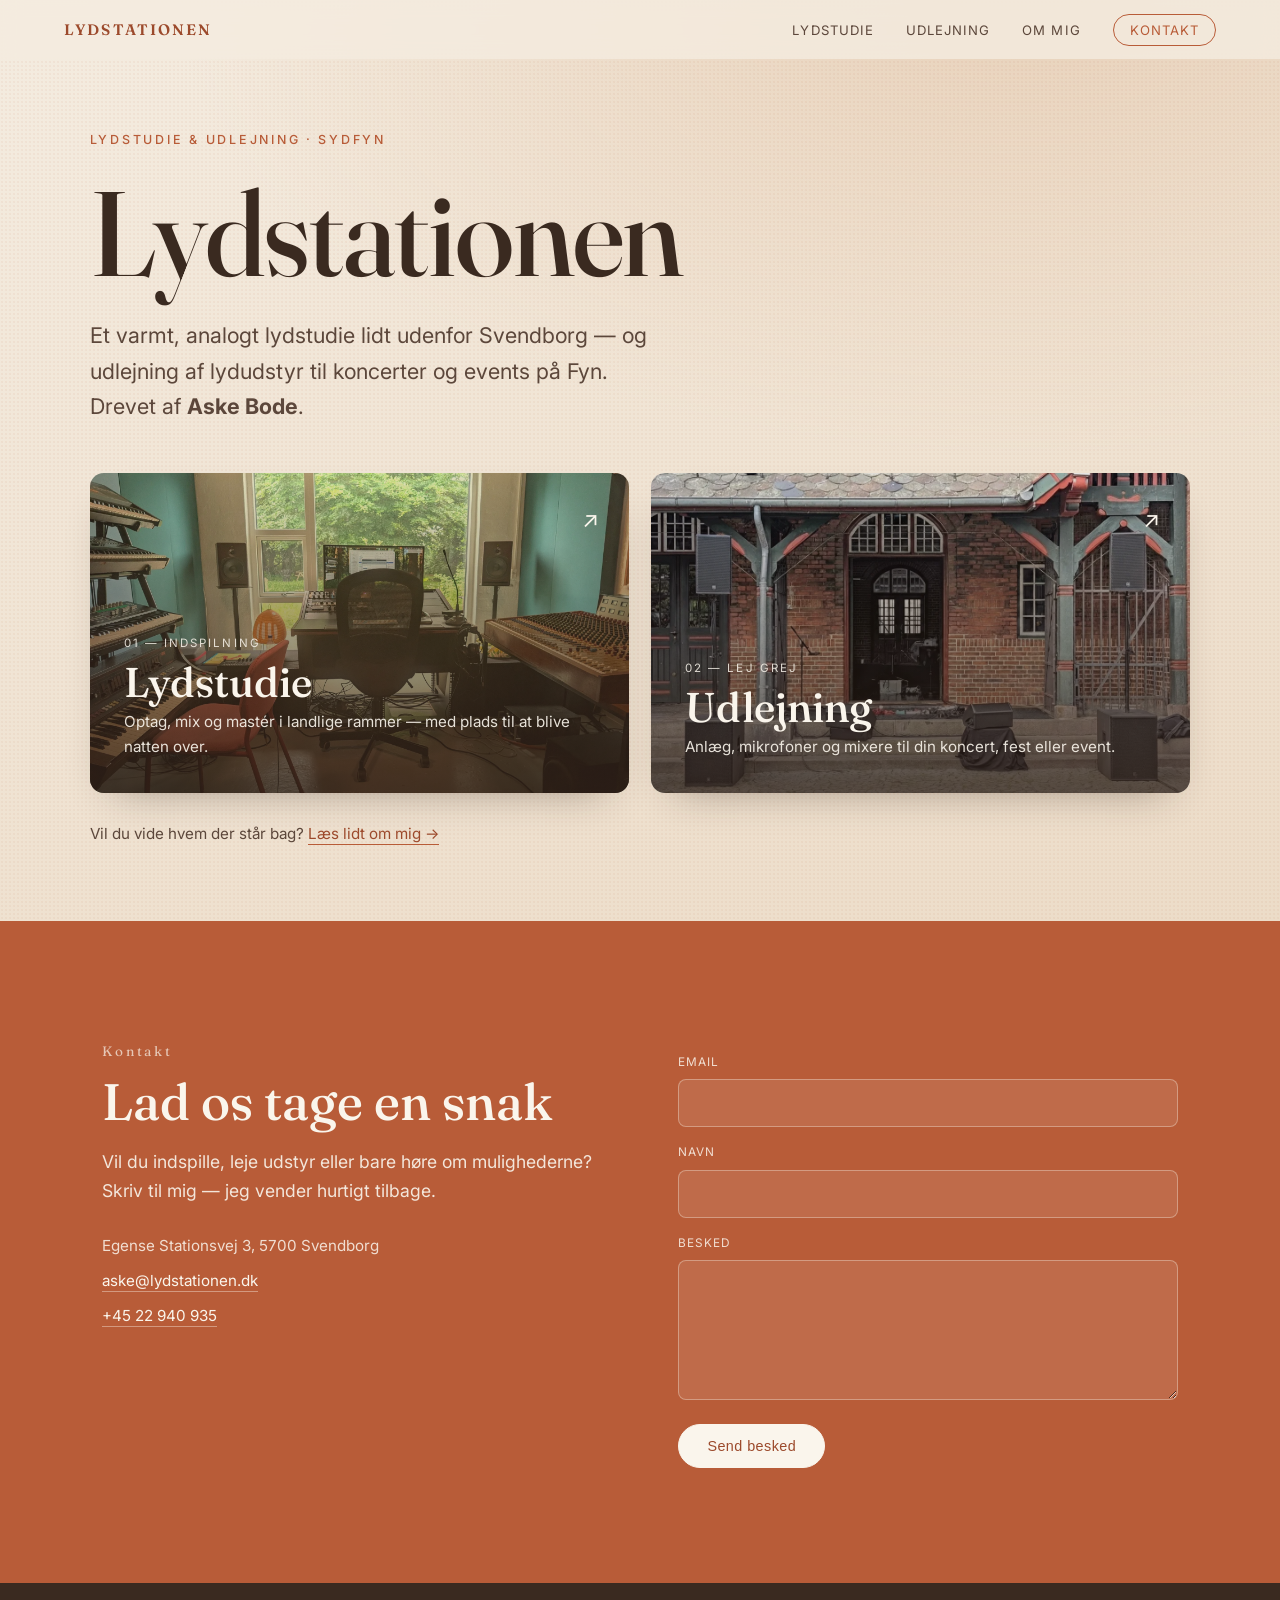
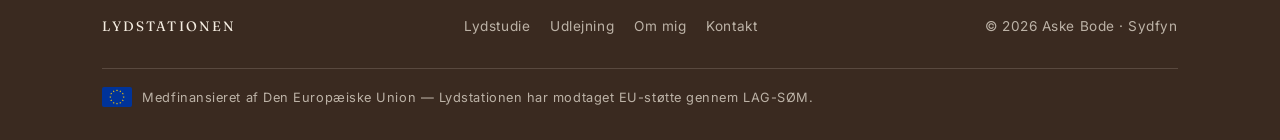
==== index.html @ 279d5951 "Udlejning: tilføj komprimerede billeder af anlæg i brug og opstillet PA" ====
<!DOCTYPE html>
<html lang="da">

<head>
    <meta charset="UTF-8">
    <title>Lydstationen — Lydstudie & Udlejning på Sydfyn</title>
    <meta name="viewport" content="width=device-width, initial-scale=1">
    <meta name="description"
        content="Lydstationen er et varmt, analogt lydstudie på Sydfyn ved Svendborg — indspilning, mix og mastering med mulighed for overnatning, samt udlejning af anlæg, mikrofoner og mixere.">
    <link rel="preconnect" href="https://fonts.googleapis.com">
    <link rel="preconnect" href="https://fonts.gstatic.com" crossorigin>
    <link
        href="https://fonts.googleapis.com/css2?family=Fraunces:ital,opsz,wght@0,9..144,400;0,9..144,500;0,9..144,600;1,9..144,400&family=Inter:wght@300;400;500;600&display=swap"
        rel="stylesheet">
    <link rel="stylesheet" type="text/css" href="style.css">
    <link rel="icon" href="favicon.svg" type="image/svg+xml">
    <link rel="canonical" href="https://lydstationen.dk/">
    <meta property="og:type" content="website">
    <meta property="og:site_name" content="Lydstationen">
    <meta property="og:locale" content="da_DK">
    <meta property="og:title" content="Lydstationen — Lydstudie & Udlejning på Sydfyn">
    <meta property="og:description"
        content="Varmt, analogt lydstudie på Sydfyn ved Svendborg — indspilning, mix og mastering, samt udlejning af anlæg, mikrofoner og mixere.">
    <meta property="og:url" content="https://lydstationen.dk/">
    <meta property="og:image" content="https://lydstationen.dk/images/og-image.jpg">
    <meta property="og:image:width" content="1200">
    <meta property="og:image:height" content="630">
    <meta name="twitter:card" content="summary_large_image">
    <meta name="twitter:title" content="Lydstationen — Lydstudie & Udlejning på Sydfyn">
    <meta name="twitter:description"
        content="Varmt, analogt lydstudie på Sydfyn ved Svendborg — indspilning, mix, mastering og udlejning af lydudstyr.">
    <meta name="twitter:image" content="https://lydstationen.dk/images/og-image.jpg">
    <script type="application/ld+json">
    {
      "@context": "https://schema.org",
      "@type": "LocalBusiness",
      "@id": "https://lydstationen.dk/#business",
      "name": "Lydstationen",
      "description": "Lydstudie og udlejning af lydudstyr på Sydfyn ved Svendborg. Indspilning, mix og mastering — samt udlejning af PA-anlæg, mikrofoner og mixere.",
      "url": "https://lydstationen.dk",
      "email": "aske@lydstationen.dk",
      "telephone": "+4522940935",
      "founder": { "@type": "Person", "name": "Aske Bode" },
      "address": {
        "@type": "PostalAddress",
        "streetAddress": "Egense Stationsvej 3",
        "postalCode": "5700",
        "addressLocality": "Svendborg",
        "addressCountry": "DK"
      },
      "areaServed": ["Svendborg", "Sydfyn", "Fyn"],
      "image": "https://lydstationen.dk/images/og-image.jpg"
    }
    </script>
    <script src="analytics.js"></script>
</head>

<body>
    <nav id="nav">
        <a href="index.html" class="brand">LYDSTATIONEN</a>
        <button class="nav-toggle" id="navToggle" aria-label="Menu" aria-expanded="false">
            <span></span><span></span><span></span>
        </button>
        <ul id="navMenu">
            <li><a href="studie.html">Lydstudie</a></li>
            <li><a href="udlejning.html">Udlejning</a></li>
            <li><a href="om.html">Om mig</a></li>
            <li><a href="#kontakt" class="nav-cta">Kontakt</a></li>
        </ul>
    </nav>

    <!-- ===================== PORTAL ===================== -->
    <header class="portal">
        <div class="portal-head">
            <p class="eyebrow">Lydstudie & udlejning · Sydfyn</p>
            <h1>Lydstationen</h1>
            <p class="lead">Et varmt, analogt lydstudie lidt udenfor Svendborg — og udlejning af lydudstyr til koncerter
                og events på Fyn. Drevet af <strong>Aske Bode</strong>.</p>
        </div>

        <div class="portal-doors">
            <a href="studie.html" class="door">
                <img src="images/kontrolrum.webp" alt="Lydstationens kontrolrum">
                <span class="door-arrow">↗</span>
                <span class="door-label">
                    <span>01 — Indspilning</span>
                    <h2>Lydstudie</h2>
                    <p>Optag, mix og mastér i landlige rammer — med plads til at blive natten over.</p>
                </span>
            </a>
            <a href="udlejning.html" class="door">
                <img src="images/udlejning-anlaeg.webp" alt="Opstillet PA-anlæg til udlejning">
                <span class="door-arrow">↗</span>
                <span class="door-label">
                    <span>02 — Lej grej</span>
                    <h2>Udlejning</h2>
                    <p>Anlæg, mikrofoner og mixere til din koncert, fest eller event.</p>
                </span>
            </a>
        </div>

        <p class="portal-extra">Vil du vide hvem der står bag? <a href="om.html">Læs lidt om mig →</a></p>
    </header>

    <!-- ===================== KONTAKT ===================== -->
    <section id="kontakt" class="section section--kontakt">
        <div class="kontakt-grid">
            <div class="kontakt-intro">
                <span class="section-num">Kontakt</span>
                <h2>Lad os tage en snak</h2>
                <p>Vil du indspille, leje udstyr eller bare høre om mulighederne? Skriv til mig — jeg vender hurtigt
                    tilbage.</p>
                <ul class="kontakt-details">
                    <li>Egense Stationsvej 3, 5700 Svendborg</li>
                    <li><a href="mailto:aske@lydstationen.dk">aske@lydstationen.dk</a></li>
                    <li><a href="tel:+4522940935">+45 22 940 935</a></li>
                </ul>
            </div>
            <form action="https://formspree.io/f/mbjewpjy" method="POST">
                <label for="email">Email</label>
                <input type="email" id="email" name="email" required>
                <label for="name">Navn</label>
                <input type="text" id="name" name="name" required>
                <label for="message">Besked</label>
                <textarea id="message" name="message" required></textarea>
                <button type="submit" class="btn">Send besked</button>
            </form>
        </div>
    </section>

    <footer class="footer">
        <span class="footer-brand">LYDSTATIONEN</span>
        <div class="footer-nav">
            <a href="studie.html">Lydstudie</a>
            <a href="udlejning.html">Udlejning</a>
            <a href="om.html">Om mig</a>
            <a href="#kontakt">Kontakt</a>
        </div>
        <span>© <span id="year"></span> Aske Bode · Sydfyn</span>
        <span class="footer-eu">
            <img src="images/eu-flag.svg" alt="EU-flag">
            Medfinansieret af Den Europæiske Union — Lydstationen har modtaget EU-støtte gennem LAG-SØM.
        </span>
    </footer>

    <script src="script.js"></script>
</body>

</html>
---- style.css ----
/* ============================================================
   Lydstationen — varm & analog (multi-page)
   ============================================================ */

:root {
    --cream: #f4ece0;
    --cream-2: #efe4d4;
    --paper: #faf5ec;
    --terracotta: #b85c38;
    --terracotta-dark: #9c4a2c;
    --clay: #c8674a;
    --mustard: #d99a4e;
    --brown: #3a2a20;
    --brown-soft: #5c473b;
    --ink: #2c1e16;
    --line: rgba(58, 42, 32, 0.14);
    --shadow: 0 18px 40px -24px rgba(44, 30, 22, 0.45);
}

* {
    box-sizing: border-box;
}

html {
    scroll-behavior: smooth;
    scroll-padding-top: 80px;
}

body {
    margin: 0;
    font-family: 'Inter', system-ui, sans-serif;
    color: var(--ink);
    background-color: var(--cream);
    line-height: 1.65;
    -webkit-font-smoothing: antialiased;
}

h1,
h2,
h3 {
    font-family: 'Fraunces', Georgia, serif;
    font-weight: 500;
    line-height: 1.08;
    margin: 0;
}

a {
    color: inherit;
    text-decoration: none;
}

img {
    display: block;
    max-width: 100%;
}

/* ---------------- Navigation ---------------- */
nav {
    position: fixed;
    top: 0;
    left: 0;
    width: 100%;
    display: flex;
    justify-content: space-between;
    align-items: center;
    padding: 16px clamp(20px, 5vw, 64px);
    background: rgba(244, 236, 224, 0.82);
    backdrop-filter: blur(10px);
    border-bottom: 1px solid transparent;
    z-index: 999;
    transition: border-color .3s ease, background .3s ease;
}

nav.scrolled {
    border-bottom-color: var(--line);
    background: rgba(250, 245, 236, 0.92);
}

.brand {
    font-family: 'Fraunces', serif;
    font-weight: 600;
    letter-spacing: 0.14em;
    font-size: 0.95rem;
    color: var(--terracotta-dark);
}

nav ul {
    display: flex;
    align-items: center;
    gap: clamp(14px, 2.5vw, 34px);
    list-style: none;
    margin: 0;
    padding: 0;
}

nav ul a {
    font-size: 0.82rem;
    letter-spacing: 0.08em;
    text-transform: uppercase;
    color: var(--brown-soft);
    transition: color .25s ease;
}

nav ul a:hover,
nav ul a.active {
    color: var(--terracotta);
}

nav ul a.active {
    border-bottom: 2px solid var(--terracotta);
    padding-bottom: 2px;
}

.nav-cta {
    border: 1px solid var(--terracotta);
    border-radius: 999px;
    padding: 7px 16px;
    color: var(--terracotta) !important;
}

.nav-cta:hover {
    background: var(--terracotta);
    color: var(--paper) !important;
}

.nav-cta.active {
    border-bottom: 1px solid var(--terracotta);
    padding-bottom: 7px;
}

.nav-toggle {
    display: none;
    flex-direction: column;
    gap: 5px;
    background: none;
    border: 0;
    cursor: pointer;
    padding: 6px;
}

.nav-toggle span {
    width: 26px;
    height: 2px;
    background: var(--brown);
    transition: .3s;
}

/* ---------------- Buttons ---------------- */
.btn {
    display: inline-block;
    padding: 13px 28px;
    border-radius: 999px;
    font-size: 0.9rem;
    font-weight: 500;
    letter-spacing: 0.03em;
    cursor: pointer;
    transition: transform .2s ease, background .25s ease, color .25s ease;
}

.btn:hover {
    transform: translateY(-2px);
}

.btn-solid {
    background: var(--terracotta);
    color: var(--paper);
    border: 1px solid var(--terracotta);
}

.btn-solid:hover {
    background: var(--terracotta-dark);
}

.btn-ghost {
    background: transparent;
    color: var(--brown);
    border: 1px solid var(--brown-soft);
}

.btn-ghost:hover {
    background: var(--brown);
    color: var(--paper);
    border-color: var(--brown);
}

.eyebrow {
    text-transform: uppercase;
    letter-spacing: 0.22em;
    font-size: 0.78rem;
    font-weight: 500;
    color: var(--terracotta);
    margin: 0 0 18px;
}

/* ============================================================
   FORSIDE — portal
   ============================================================ */
.portal {
    min-height: 100vh;
    display: flex;
    flex-direction: column;
    justify-content: center;
    padding: 130px clamp(24px, 7vw, 110px) 60px;
    position: relative;
    background:
        radial-gradient(120% 90% at 80% 0%, #e8d2bb 0%, transparent 55%),
        linear-gradient(160deg, var(--cream) 0%, #ecdcc8 100%);
    overflow: hidden;
}

.portal::after {
    content: "";
    position: absolute;
    inset: 0;
    background-image: radial-gradient(rgba(184, 92, 56, 0.06) 1px, transparent 1px);
    background-size: 4px 4px;
    pointer-events: none;
}

.portal-head {
    max-width: 720px;
    position: relative;
    z-index: 1;
    margin-bottom: 48px;
}

.portal-head h1 {
    font-size: clamp(3.2rem, 11vw, 7.5rem);
    letter-spacing: -0.01em;
    color: var(--brown);
    margin-bottom: 20px;
}

.portal-head .lead {
    font-size: clamp(1.05rem, 2.3vw, 1.35rem);
    max-width: 580px;
    color: var(--brown-soft);
    margin: 0;
}

.portal-doors {
    display: grid;
    grid-template-columns: 1fr 1fr;
    gap: 22px;
    position: relative;
    z-index: 1;
}

.door {
    position: relative;
    min-height: 320px;
    border-radius: 14px;
    overflow: hidden;
    display: flex;
    align-items: flex-end;
    padding: 34px;
    color: var(--paper);
    box-shadow: var(--shadow);
    isolation: isolate;
}

.door img {
    position: absolute;
    inset: 0;
    width: 100%;
    height: 100%;
    object-fit: cover;
    z-index: -2;
    transition: transform .6s ease;
}

.door::before {
    content: "";
    position: absolute;
    inset: 0;
    z-index: -1;
    background: linear-gradient(180deg, rgba(44, 30, 22, 0.1) 0%, rgba(44, 30, 22, 0.78) 100%);
}

.door:hover img {
    transform: scale(1.05);
}

.door-label {
    position: relative;
}

.door-label span {
    text-transform: uppercase;
    letter-spacing: 0.18em;
    font-size: 0.72rem;
    opacity: 0.85;
}

.door-label h2 {
    font-size: clamp(1.8rem, 4vw, 2.6rem);
    margin: 6px 0 4px;
}

.door-label p {
    margin: 0;
    font-size: 0.95rem;
    opacity: 0.9;
}

.door-arrow {
    position: absolute;
    top: 28px;
    right: 30px;
    font-size: 1.4rem;
    transition: transform .3s ease;
}

.door:hover .door-arrow {
    transform: translate(4px, -4px);
}

.portal-extra {
    position: relative;
    z-index: 1;
    margin-top: 28px;
    font-size: 0.95rem;
    color: var(--brown-soft);
}

.portal-extra a {
    color: var(--terracotta-dark);
    border-bottom: 1px solid var(--terracotta);
    padding-bottom: 1px;
}

/* ============================================================
   INDERSIDER — page hero
   ============================================================ */
.page-hero {
    padding: 150px clamp(24px, 8vw, 120px) 70px;
    background:
        radial-gradient(120% 120% at 85% 0%, #e8d2bb 0%, transparent 55%),
        linear-gradient(160deg, var(--cream) 0%, #ecdcc8 100%);
}

.page-hero-inner {
    max-width: 740px;
}

.page-hero h1 {
    font-size: clamp(2.6rem, 8vw, 5rem);
    color: var(--brown);
    margin-bottom: 20px;
}

.page-hero .lead {
    font-size: clamp(1.05rem, 2.2vw, 1.3rem);
    color: var(--brown-soft);
    margin: 0;
    max-width: 620px;
}

/* page-hero knapper */
.page-hero .hero-actions {
    display: flex;
    flex-wrap: wrap;
    gap: 14px;
    margin-top: 30px;
}

/* ============================================================
   Sektioner (generisk)
   ============================================================ */
.section {
    padding: clamp(56px, 9vw, 120px) clamp(24px, 8vw, 120px);
}

.section--paper {
    background: var(--paper);
}

.section--cream {
    background: var(--cream);
}

.section-head {
    max-width: 760px;
    margin-bottom: 48px;
}

.section-num {
    display: inline-block;
    font-family: 'Fraunces', serif;
    font-size: 0.85rem;
    letter-spacing: 0.2em;
    color: var(--terracotta);
    margin-bottom: 12px;
}

.section h2 {
    font-size: clamp(2rem, 5vw, 3.2rem);
    color: var(--brown);
    margin-bottom: 18px;
}

.section-intro {
    font-size: clamp(1rem, 2vw, 1.2rem);
    color: var(--brown-soft);
    max-width: 640px;
}

/* ---------------- Media rows ---------------- */
.media-row {
    display: grid;
    grid-template-columns: 1fr 1fr;
    gap: 18px;
    margin-bottom: 56px;
}

.media-row img {
    width: 100%;
    height: 100%;
    aspect-ratio: 4 / 3;
    object-fit: cover;
    border-radius: 8px;
    box-shadow: var(--shadow);
}

.media-single {
    margin-top: 18px;
    margin-bottom: 28px;
}

.media-single img {
    width: 100%;
    aspect-ratio: 16 / 7;
    object-fit: cover;
    border-radius: 8px;
    box-shadow: var(--shadow);
}

/* ---------------- Kort ---------------- */
.cards {
    display: grid;
    grid-template-columns: repeat(auto-fit, minmax(240px, 1fr));
    gap: 22px;
}

.card {
    background: var(--paper);
    border: 1px solid var(--line);
    border-radius: 10px;
    padding: 30px 28px;
    transition: transform .25s ease, box-shadow .25s ease;
}

.card:hover {
    transform: translateY(-4px);
    box-shadow: var(--shadow);
}

.card h3 {
    font-size: 1.5rem;
    color: var(--terracotta);
    margin-bottom: 12px;
}

.card p {
    margin: 0;
    color: var(--brown-soft);
}

/* ---------------- Gear blokke ---------------- */
.gear-title {
    font-size: 1.8rem;
    color: var(--brown);
    margin-bottom: 26px;
}

.gear-grid {
    column-width: 220px;
    column-gap: 32px;
}

.gear-col {
    break-inside: avoid;
    display: inline-block;
    width: 100%;
    margin-bottom: 32px;
}

.gear-col h4 {
    font-family: 'Inter', sans-serif;
    text-transform: uppercase;
    letter-spacing: 0.1em;
    font-size: 0.78rem;
    color: var(--terracotta);
    margin: 0 0 12px;
}

.gear-col ul {
    list-style: none;
    margin: 0;
    padding: 0;
}

.gear-col li {
    padding: 8px 0;
    border-bottom: 1px solid var(--line);
    color: var(--brown-soft);
}

/* ---------------- Kundeliste ---------------- */
.clients-help {
    font-size: 0.9rem;
    color: var(--brown-soft);
    margin: 0 0 14px;
}

.filters {
    display: flex;
    flex-wrap: wrap;
    gap: 10px;
    margin-bottom: 26px;
}

input[type="checkbox"] {
    display: none;
}

.filters label {
    cursor: pointer;
    padding: 7px 16px;
    border: 1px solid var(--line);
    border-radius: 999px;
    font-size: 0.78rem;
    letter-spacing: 0.06em;
    text-transform: uppercase;
    color: var(--brown-soft);
    transition: .2s;
    user-select: none;
}

input[type="checkbox"]:checked+label {
    background: var(--terracotta);
    border-color: var(--terracotta);
    color: var(--paper);
}

#client-list {
    list-style: none;
    margin: 0;
    padding: 0;
    display: flex;
    flex-wrap: wrap;
    gap: 8px;
}

#client-list li {
    font-size: 0.82rem;
    font-weight: 500;
    letter-spacing: 0.04em;
    padding: 7px 14px;
    border-radius: 6px;
    background: var(--cream-2);
    color: var(--brown);
    border: 1px solid var(--line);
}

/* ---------------- Kalender ---------------- */
#calendar {
    width: 100%;
    max-width: 820px;
    background: var(--paper);
    border-radius: 10px;
    padding: 20px;
    border: 1px solid var(--line);
}

:root {
    --fc-border-color: var(--line);
    --fc-daygrid-event-dot-width: 6px;
    --fc-today-bg-color: #f0e0cd;
}

.fc .fc-button-primary {
    background-color: var(--terracotta);
    border-color: var(--terracotta);
    text-transform: capitalize;
}

.fc .fc-button-primary:hover,
.fc .fc-button-primary:disabled {
    background-color: var(--terracotta-dark);
    border-color: var(--terracotta-dark);
}

.fc-toolbar-title {
    color: var(--brown);
    font-family: 'Fraunces', serif;
}

/* ---------------- Udlejning ---------------- */
.rental-grid {
    display: grid;
    grid-template-columns: repeat(auto-fit, minmax(250px, 1fr));
    gap: 22px;
}

.rental-card {
    background: var(--paper);
    border: 1px solid var(--line);
    border-radius: 12px;
    padding: 34px 30px;
    transition: transform .25s ease, box-shadow .25s ease;
}

.rental-card:hover {
    transform: translateY(-4px);
    box-shadow: var(--shadow);
}

.rental-icon {
    font-size: 2rem;
    display: block;
    margin-bottom: 16px;
}

.rental-card h3 {
    font-size: 1.6rem;
    color: var(--terracotta);
    margin-bottom: 18px;
}

.rental-card ul {
    list-style: none;
    margin: 0;
    padding: 0;
}

.rental-card li {
    padding: 9px 0;
    border-bottom: 1px solid var(--line);
    color: var(--brown-soft);
}

.rental-card li:last-child {
    border-bottom: none;
}

.rental-cta {
    margin-top: 48px;
    text-align: center;
}

.rental-cta p {
    font-size: 1.15rem;
    color: var(--brown-soft);
    margin-bottom: 22px;
}

/* ---------------- Om mig ---------------- */
.om-grid {
    display: grid;
    grid-template-columns: 1.1fr 0.9fr;
    gap: clamp(32px, 6vw, 80px);
    align-items: center;
}

.om-text p {
    color: var(--brown-soft);
    font-size: 1.05rem;
    margin: 0 0 18px;
}

.om-text strong {
    color: var(--terracotta-dark);
}

.om-media {
    display: grid;
    gap: 16px;
}

.om-media img {
    width: 100%;
    aspect-ratio: 5 / 4;
    object-fit: cover;
    border-radius: 10px;
    box-shadow: var(--shadow);
}

/* ============================================================
   KONTAKT (delt på alle sider)
   ============================================================ */
.section--kontakt {
    background: var(--terracotta);
    color: var(--paper);
}

.section--kontakt .section-num {
    color: rgba(250, 245, 236, 0.7);
}

.kontakt-grid {
    display: grid;
    grid-template-columns: 1fr 1fr;
    gap: clamp(36px, 6vw, 80px);
    align-items: start;
}

.section--kontakt h2 {
    color: var(--paper);
}

.kontakt-intro p {
    color: rgba(250, 245, 236, 0.9);
    font-size: 1.1rem;
}

.kontakt-meta {
    margin-top: 26px;
    font-size: 0.9rem !important;
    letter-spacing: 0.05em;
    color: rgba(250, 245, 236, 0.7) !important;
}

.section--kontakt form {
    display: flex;
    flex-direction: column;
}

.section--kontakt label {
    text-transform: uppercase;
    letter-spacing: 0.08em;
    font-size: 0.74rem;
    margin: 16px 0 7px;
    color: rgba(250, 245, 236, 0.85);
}

.section--kontakt input,
.section--kontakt textarea {
    background: rgba(250, 245, 236, 0.1);
    border: 1px solid rgba(250, 245, 236, 0.35);
    border-radius: 8px;
    padding: 13px 14px;
    color: var(--paper);
    font-family: inherit;
    font-size: 1rem;
}

.section--kontakt input:focus,
.section--kontakt textarea:focus {
    outline: none;
    border-color: var(--paper);
    background: rgba(250, 245, 236, 0.16);
}

.section--kontakt textarea {
    min-height: 140px;
    resize: vertical;
}

.section--kontakt button {
    margin-top: 24px;
    align-self: flex-start;
    background: var(--paper);
    color: var(--terracotta-dark);
    border: 1px solid var(--paper);
}

.section--kontakt button:hover {
    background: transparent;
    color: var(--paper);
}

/* ---------------- Footer ---------------- */
.footer {
    background: var(--brown);
    color: rgba(244, 236, 224, 0.7);
    display: flex;
    flex-wrap: wrap;
    gap: 12px;
    justify-content: space-between;
    align-items: center;
    padding: 32px clamp(24px, 8vw, 120px);
    font-size: 0.85rem;
    letter-spacing: 0.04em;
}

.footer-nav {
    display: flex;
    gap: 20px;
    flex-wrap: wrap;
}

.footer-nav a:hover {
    color: var(--cream);
}

.footer-brand {
    font-family: 'Fraunces', serif;
    letter-spacing: 0.16em;
    color: var(--cream);
}

/* ---------------- Udlejning note ---------------- */
.udlejning-note {
    margin-top: 48px;
    padding-top: 32px;
    border-top: 1px solid var(--line);
    color: var(--brown-soft);
    font-size: 0.95rem;
}

/* ---------------- Steps (udlejning) ---------------- */
.steps {
    display: grid;
    grid-template-columns: repeat(auto-fit, minmax(200px, 1fr));
    gap: 24px;
    margin-bottom: 28px;
}

.step {
    display: flex;
    gap: 16px;
    align-items: flex-start;
}

.step-num {
    font-family: 'Fraunces', serif;
    font-size: 2rem;
    color: var(--terracotta);
    line-height: 1;
    flex-shrink: 0;
}

.step p {
    margin: 6px 0 0;
    color: var(--brown-soft);
}

.steps-note {
    font-size: 0.88rem;
    color: var(--brown-soft);
    font-style: italic;
    margin: 0;
}

/* ---------------- Pakker (udlejning) ---------------- */
.pakker-grid {
    display: grid;
    grid-template-columns: repeat(auto-fit, minmax(280px, 1fr));
    gap: 22px;
    align-items: start;
}

.pakke-card {
    background: var(--paper);
    border: 1px solid var(--line);
    border-radius: 12px;
    overflow: hidden;
    display: flex;
    flex-direction: column;
    transition: transform .25s ease, box-shadow .25s ease;
}

.pakke-card:hover {
    transform: translateY(-4px);
    box-shadow: var(--shadow);
}

.pakke-card--featured {
    border-color: var(--terracotta);
    box-shadow: 0 0 0 2px var(--terracotta);
}

.pakke-head {
    background: var(--cream);
    padding: 28px 28px 22px;
    border-bottom: 1px solid var(--line);
}

.pakke-card--featured .pakke-head {
    background: var(--terracotta);
    color: var(--paper);
    border-bottom-color: transparent;
}

.pakke-label {
    text-transform: uppercase;
    letter-spacing: 0.12em;
    font-size: 0.74rem;
    color: var(--terracotta);
    display: block;
    margin-bottom: 8px;
}

.pakke-card--featured .pakke-label {
    color: rgba(250, 245, 236, 0.8);
}

.pakke-head h3 {
    font-size: 1.7rem;
    margin-bottom: 8px;
}

.pakke-desc {
    font-size: 0.95rem;
    color: var(--brown-soft);
    margin: 0 0 18px;
}

.pakke-card--featured .pakke-desc {
    color: rgba(250, 245, 236, 0.85);
}

.pakke-price {
    font-family: 'Fraunces', serif;
    font-size: 2.2rem;
    color: var(--terracotta-dark);
    line-height: 1.1;
}

.pakke-card--featured .pakke-price {
    color: var(--paper);
}

.pakke-price span {
    font-family: 'Inter', sans-serif;
    font-size: 0.82rem;
    font-weight: 400;
    color: var(--brown-soft);
    display: block;
}

.pakke-card--featured .pakke-price span {
    color: rgba(250, 245, 236, 0.8);
}

.pakke-body {
    padding: 22px 28px;
    flex: 1;
}

.pakke-body h4 {
    font-family: 'Inter', sans-serif;
    text-transform: uppercase;
    letter-spacing: 0.1em;
    font-size: 0.74rem;
    color: var(--terracotta);
    margin: 16px 0 10px;
}

.pakke-body h4:first-child {
    margin-top: 0;
}

.pakke-body ul {
    list-style: none;
    margin: 0 0 8px;
    padding: 0;
}

.pakke-body li {
    padding: 7px 0;
    border-bottom: 1px solid var(--line);
    color: var(--brown-soft);
    font-size: 0.9rem;
}

.pakke-body li:last-child {
    border-bottom: none;
}

.pakke-card .btn {
    margin: 0 28px 28px;
    text-align: center;
}

/* ---------------- Tilvalg (udlejning) ---------------- */
.tilvalg-grid {
    display: grid;
    grid-template-columns: 1fr 1fr;
    gap: clamp(32px, 6vw, 80px);
    align-items: start;
}

.tilvalg-list {
    list-style: none;
    margin: 0;
    padding: 0;
    margin-top: 8px;
}

.tilvalg-list li {
    padding: 14px 0;
    border-bottom: 1px solid var(--line);
    color: var(--brown-soft);
    display: flex;
    gap: 12px;
    align-items: baseline;
}

.tilvalg-list li::before {
    content: "—";
    color: var(--terracotta);
    flex-shrink: 0;
}

/* ---------------- Referencer (udlejning) ---------------- */
.refs-block {
    margin-top: 56px;
    padding-top: 40px;
    border-top: 1px solid var(--line);
}

.refs-list {
    list-style: none;
    margin: 0;
    padding: 0;
    display: flex;
    flex-wrap: wrap;
    gap: 10px;
    margin-top: 14px;
}

.refs-list li {
    font-size: 0.82rem;
    font-weight: 500;
    letter-spacing: 0.04em;
    padding: 7px 14px;
    border-radius: 6px;
    background: var(--cream-2);
    color: var(--brown);
    border: 1px solid var(--line);
}

/* ---------------- Kontakt-detaljer ---------------- */
.kontakt-details {
    list-style: none;
    margin: 28px 0 0;
    padding: 0;
    display: flex;
    flex-direction: column;
    gap: 10px;
}

.kontakt-details li {
    color: rgba(250, 245, 236, 0.85);
    font-size: 0.95rem;
}

.kontakt-details a {
    color: var(--paper);
    border-bottom: 1px solid rgba(250, 245, 236, 0.4);
    padding-bottom: 1px;
}

.kontakt-details a:hover {
    border-bottom-color: var(--paper);
}

/* ---------------- EU-note i footer ---------------- */
.footer-eu {
    width: 100%;
    display: flex;
    align-items: center;
    gap: 10px;
    margin-top: 18px;
    padding-top: 18px;
    border-top: 1px solid rgba(244, 236, 224, 0.16);
    color: rgba(244, 236, 224, 0.7);
    font-size: 0.8rem;
}

.footer-eu img {
    width: 30px;
    height: auto;
    border-radius: 2px;
    flex-shrink: 0;
}

/* ---------------- EU-støtte ---------------- */
.funding-inner {
    display: flex;
    align-items: center;
    gap: 28px;
    flex-wrap: wrap;
    max-width: 760px;
}

.funding-flag {
    width: 160px;
    height: auto;
    border-radius: 4px;
    box-shadow: var(--shadow);
    flex-shrink: 0;
}

.funding-statement {
    font-family: 'Fraunces', serif;
    font-size: 1.25rem;
    color: var(--brown);
    margin: 0 0 6px;
}

.funding-text p {
    color: var(--brown-soft);
    margin: 0;
}

/* ---------------- Responsive ---------------- */
@media (max-width: 760px) {
    .nav-toggle {
        display: flex;
    }

    nav ul {
        position: fixed;
        top: 0;
        right: 0;
        height: 100vh;
        width: min(74vw, 320px);
        flex-direction: column;
        justify-content: center;
        align-items: flex-start;
        gap: 26px;
        padding: 40px;
        background: var(--paper);
        box-shadow: -20px 0 50px -30px rgba(44, 30, 22, 0.6);
        transform: translateX(100%);
        transition: transform .35s ease;
        z-index: 1000;
    }

    nav ul.open {
        transform: translateX(0);
    }

    nav ul a {
        font-size: 1rem;
    }

    .nav-toggle.open span:nth-child(1) {
        transform: translateY(7px) rotate(45deg);
    }

    .nav-toggle.open span:nth-child(2) {
        opacity: 0;
    }

    .nav-toggle.open span:nth-child(3) {
        transform: translateY(-7px) rotate(-45deg);
    }

    .portal-doors,
    .media-row,
    .om-grid,
    .kontakt-grid,
    .tilvalg-grid {
        grid-template-columns: 1fr;
    }

    .om-media {
        order: -1;
    }
}
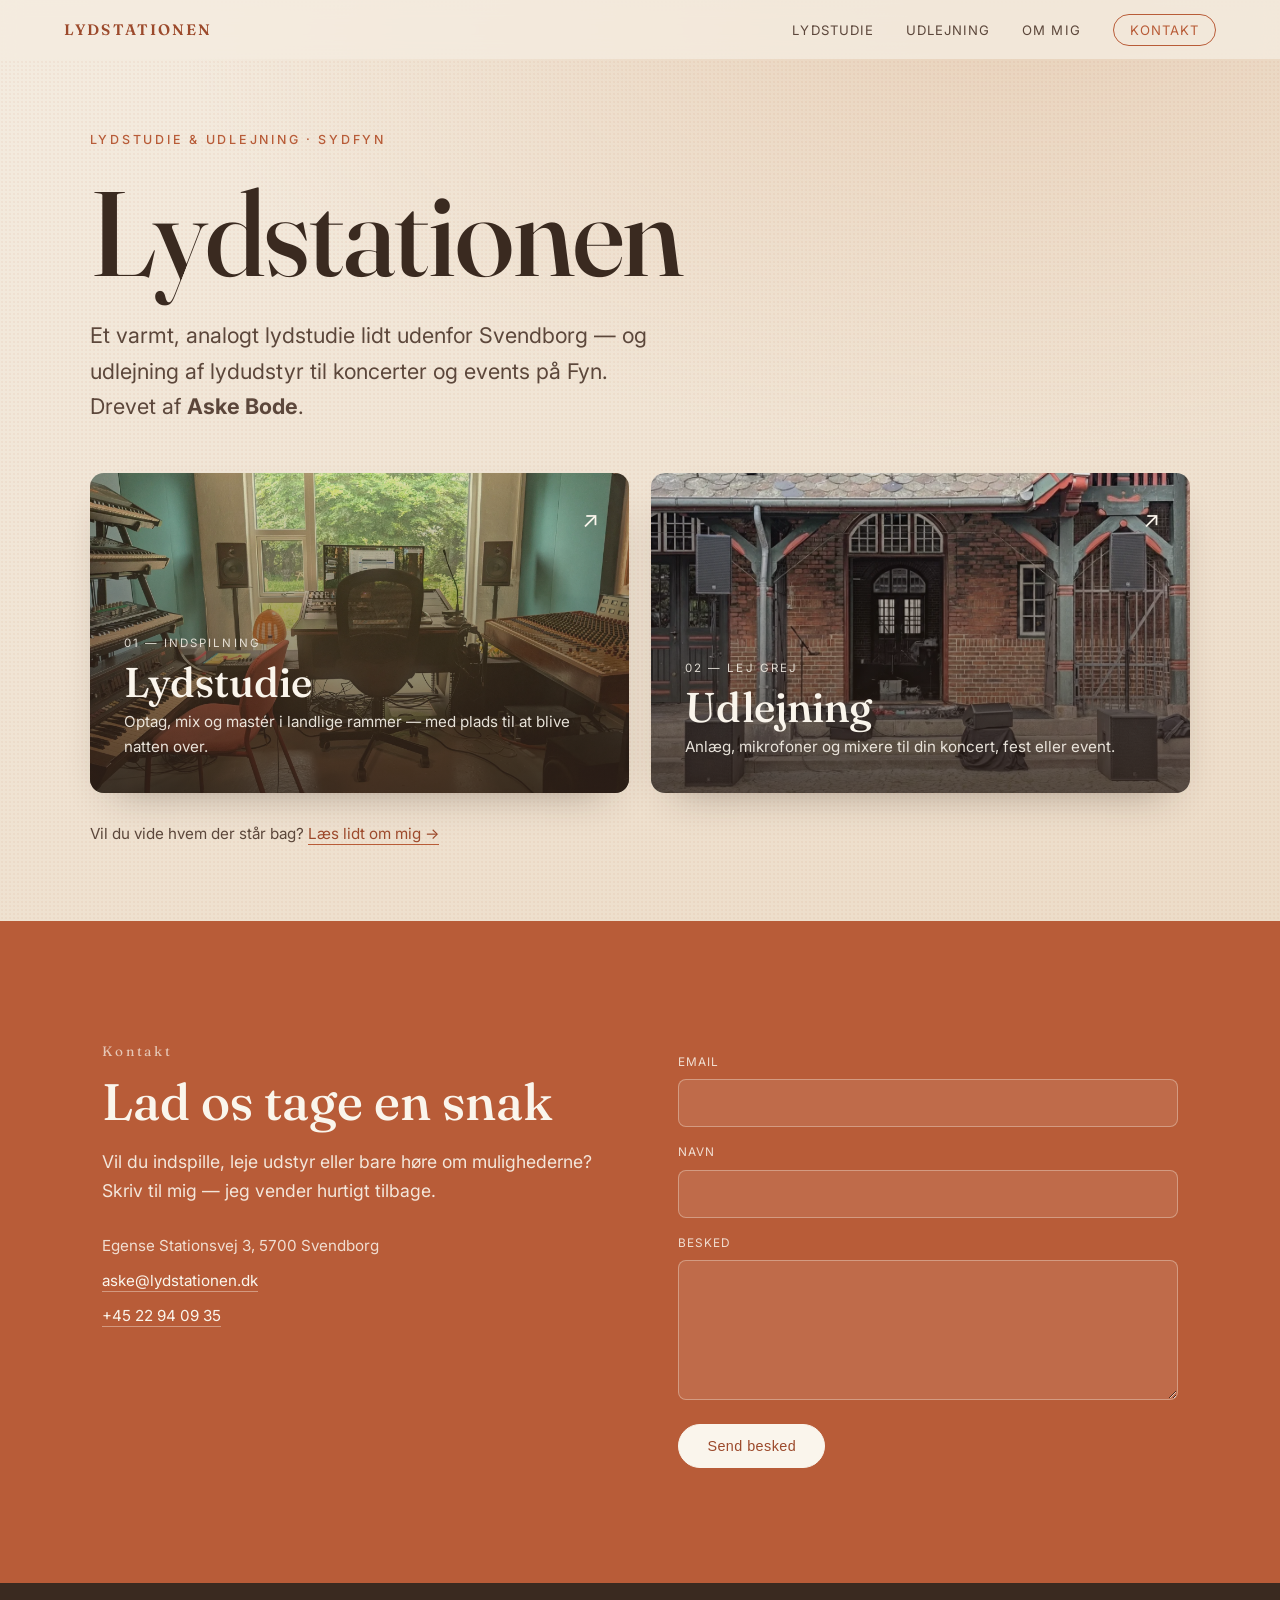
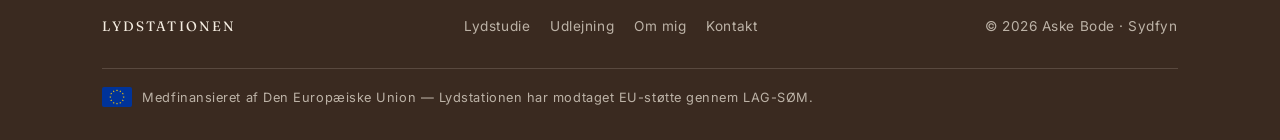
==== commit f6ed3073: "Konsistens: ensret telefonformat (+45 22 94 09 35) og fjern død CSS" ====
--- a/index.html
+++ b/index.html
@@ -113,7 +113,7 @@
                 <ul class="kontakt-details">
                     <li>Egense Stationsvej 3, 5700 Svendborg</li>
                     <li><a href="mailto:aske@lydstationen.dk">aske@lydstationen.dk</a></li>
-                    <li><a href="tel:+4522940935">+45 22 940 935</a></li>
+                    <li><a href="tel:+4522940935">+45 22 94 09 35</a></li>
                 </ul>
             </div>
             <form action="https://formspree.io/f/mbjewpjy" method="POST">
--- a/style.css
+++ b/style.css
@@ -686,6 +686,11 @@
     box-shadow: var(--shadow);
 }
 
+.om-media--portrait img {
+    aspect-ratio: 4 / 5;
+    object-position: center top;
+}
+
 /* ============================================================
    KONTAKT (delt på alle sider)
    ============================================================ */
@@ -712,13 +717,6 @@
 .kontakt-intro p {
     color: rgba(250, 245, 236, 0.9);
     font-size: 1.1rem;
-}
-
-.kontakt-meta {
-    margin-top: 26px;
-    font-size: 0.9rem !important;
-    letter-spacing: 0.05em;
-    color: rgba(250, 245, 236, 0.7) !important;
 }
 
 .section--kontakt form {
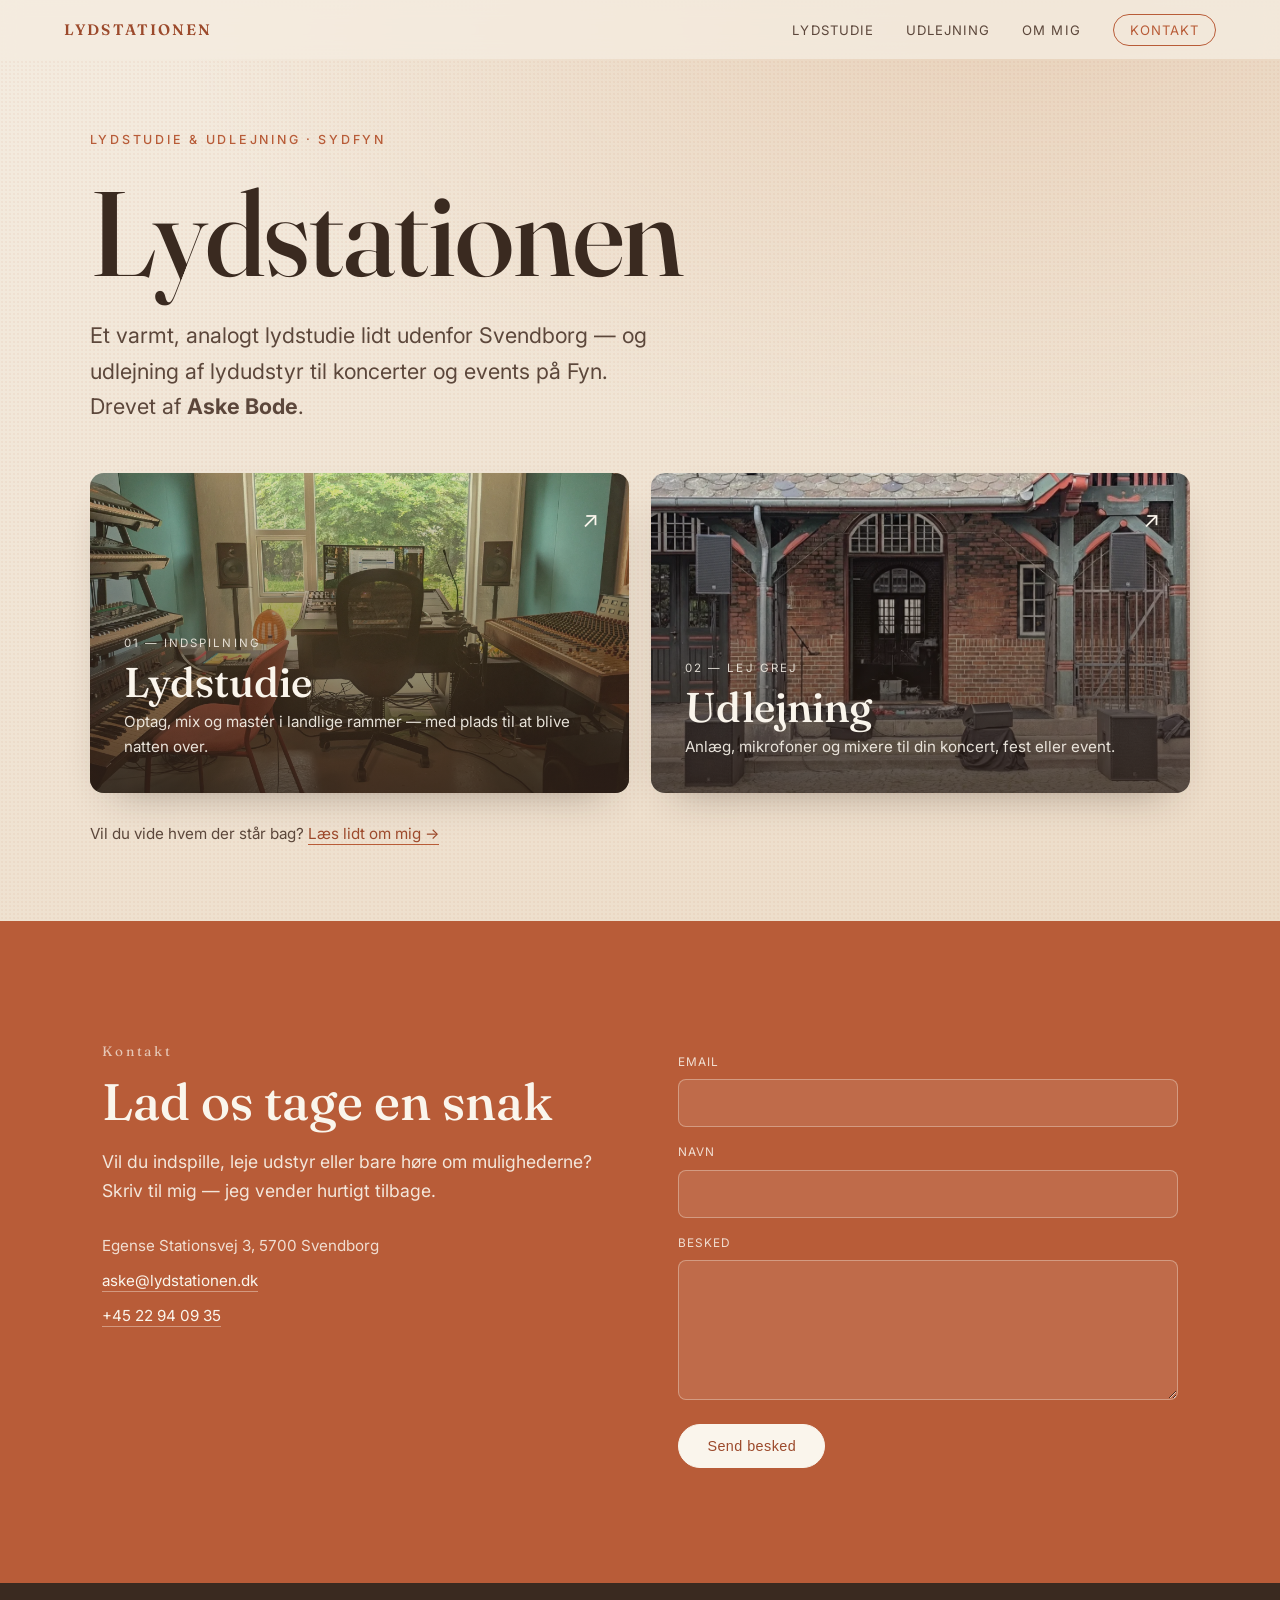
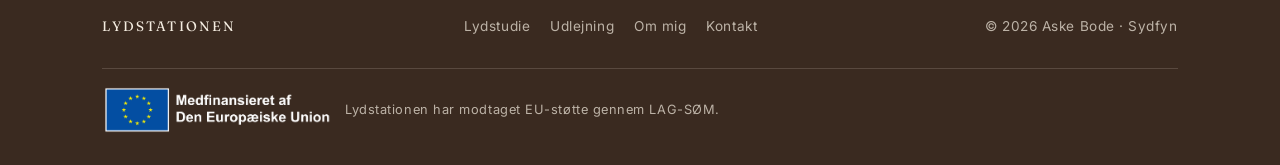
==== commit e3ae340b: "Footer: erstat EU-flag med officielt "Medfinansieret"-emblem Skifter det håndlavede eu-flag.svg i fo" ====
--- a/index.html
+++ b/index.html
@@ -138,8 +138,8 @@
         </div>
         <span>© <span id="year"></span> Aske Bode · Sydfyn</span>
         <span class="footer-eu">
-            <img src="images/eu-flag.svg" alt="EU-flag">
-            Medfinansieret af Den Europæiske Union — Lydstationen har modtaget EU-støtte gennem LAG-SØM.
+            <img src="images/medfinansiering.png" alt="Medfinansieret af Den Europæiske Union">
+            Lydstationen har modtaget EU-støtte gennem LAG-SØM.
         </span>
     </footer>
 
--- a/style.css
+++ b/style.css
@@ -768,6 +768,38 @@
     color: var(--paper);
 }
 
+.section--kontakt button:disabled {
+    opacity: 0.7;
+    cursor: default;
+}
+
+/* Formular-kvittering og -fejl */
+.form-success h3 {
+    font-size: 1.7rem;
+    color: var(--paper);
+    margin-bottom: 10px;
+}
+
+.form-success p {
+    color: rgba(250, 245, 236, 0.92);
+    margin: 0;
+}
+
+.form-success a {
+    color: var(--paper);
+    border-bottom: 1px solid rgba(250, 245, 236, 0.5);
+    padding-bottom: 1px;
+}
+
+.form-error {
+    margin: 14px 0 0;
+    padding: 11px 14px;
+    border-radius: 8px;
+    background: rgba(44, 30, 22, 0.22);
+    color: var(--paper);
+    font-size: 0.9rem;
+}
+
 /* ---------------- Footer ---------------- */
 .footer {
     background: var(--brown);
@@ -1060,7 +1092,8 @@
     width: 100%;
     display: flex;
     align-items: center;
-    gap: 10px;
+    flex-wrap: wrap;
+    gap: 10px 14px;
     margin-top: 18px;
     padding-top: 18px;
     border-top: 1px solid rgba(244, 236, 224, 0.16);
@@ -1069,9 +1102,8 @@
 }
 
 .footer-eu img {
-    width: 30px;
-    height: auto;
-    border-radius: 2px;
+    height: 46px;
+    width: auto;
     flex-shrink: 0;
 }
 
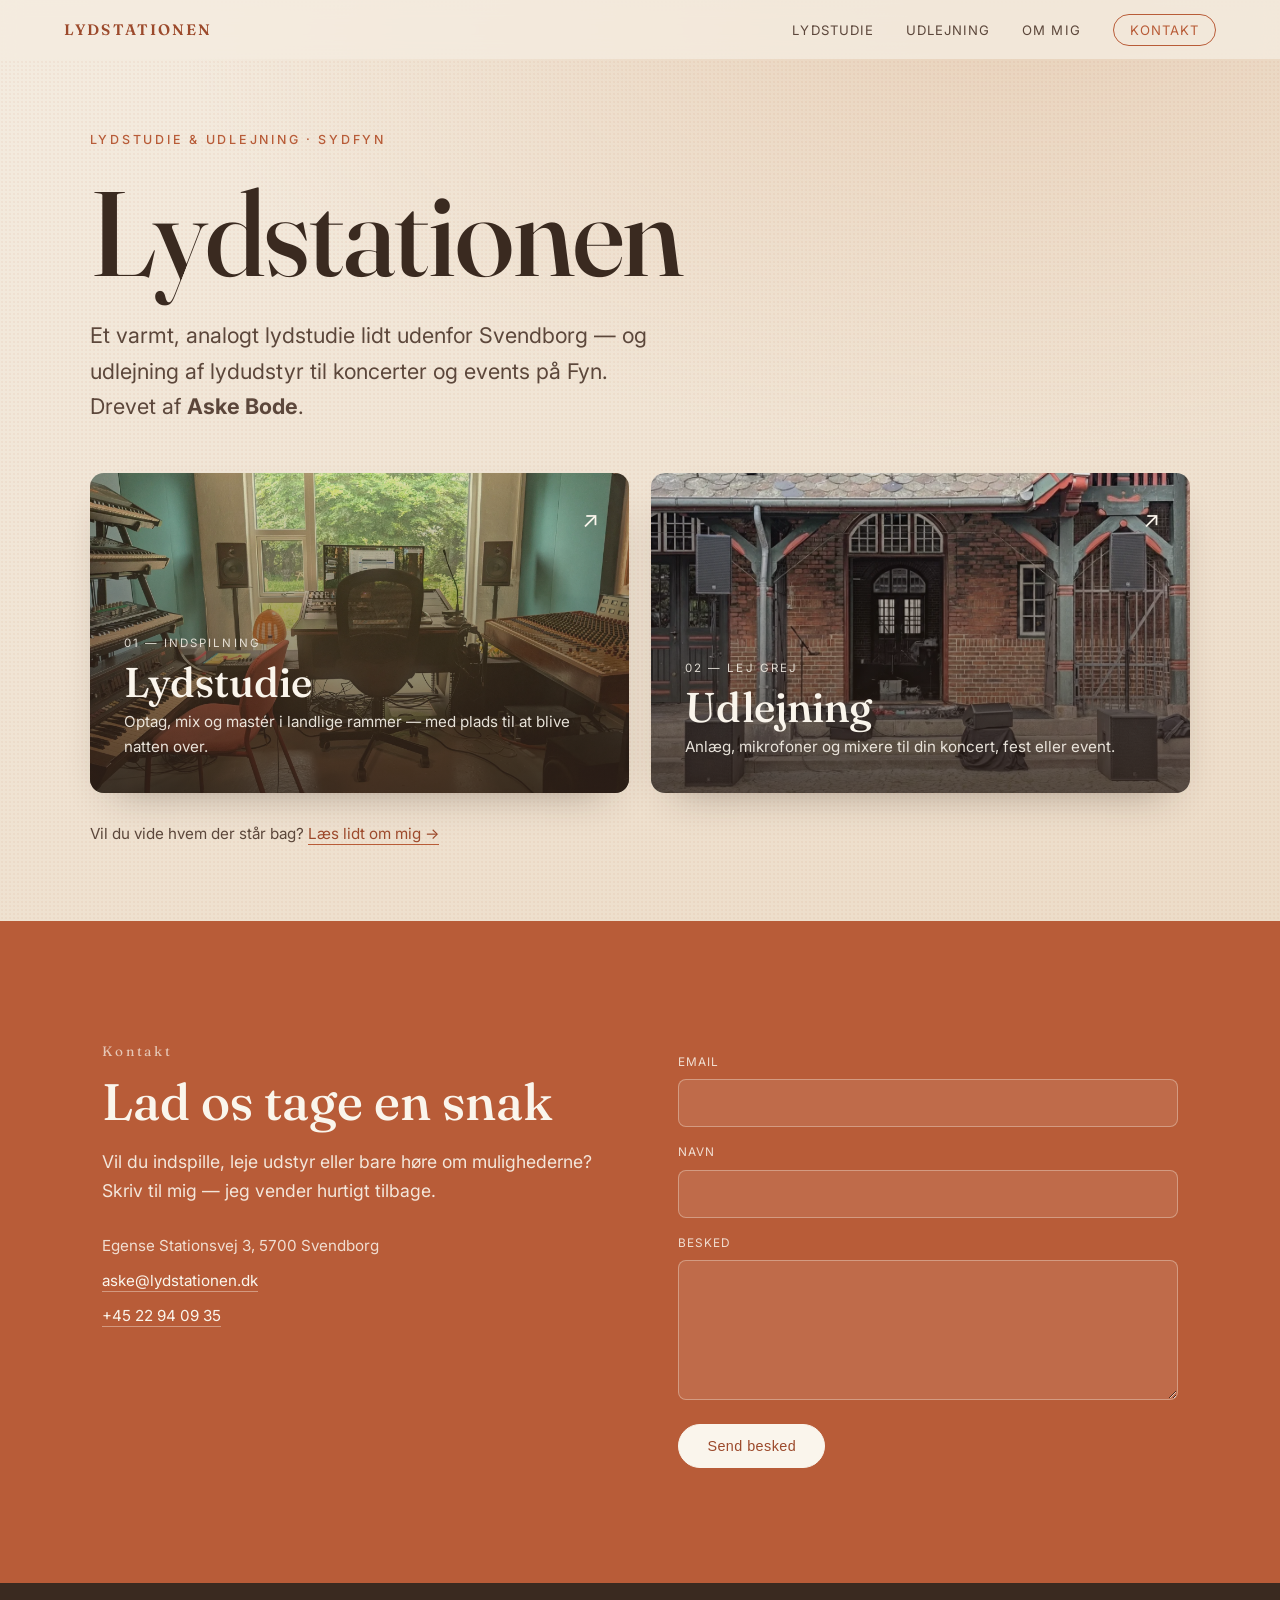
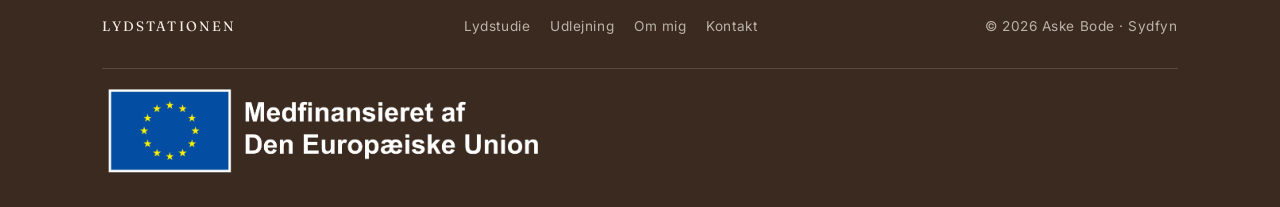
==== commit 003d8739: "Footer: gør EU-emblem større og fjern LAG-SØM-sætning Emblemet i footeren var for lille til at tekst" ====
--- a/index.html
+++ b/index.html
@@ -139,7 +139,6 @@
         <span>© <span id="year"></span> Aske Bode · Sydfyn</span>
         <span class="footer-eu">
             <img src="images/medfinansiering.png" alt="Medfinansieret af Den Europæiske Union">
-            Lydstationen har modtaget EU-støtte gennem LAG-SØM.
         </span>
     </footer>
 
--- a/style.css
+++ b/style.css
@@ -1102,8 +1102,9 @@
 }
 
 .footer-eu img {
-    height: 46px;
-    width: auto;
+    width: 440px;
+    max-width: 100%;
+    height: auto;
     flex-shrink: 0;
 }
 
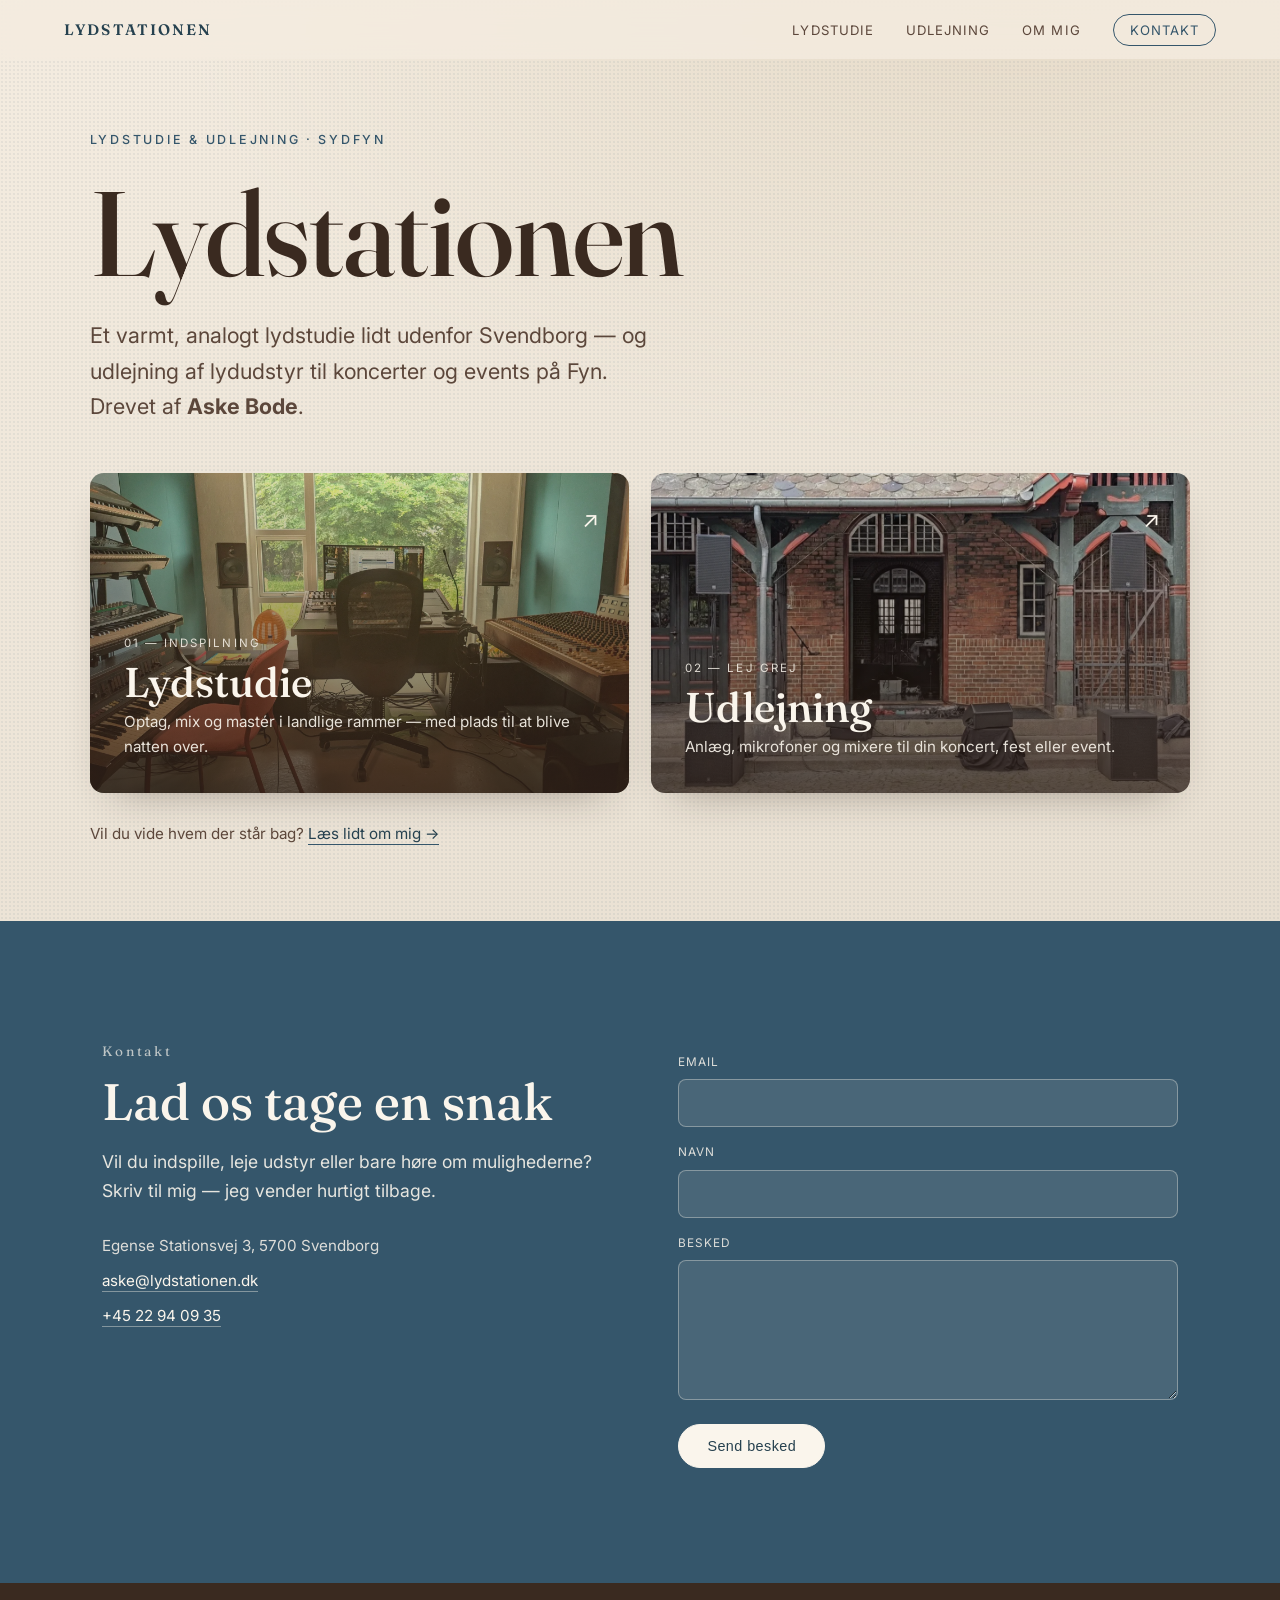
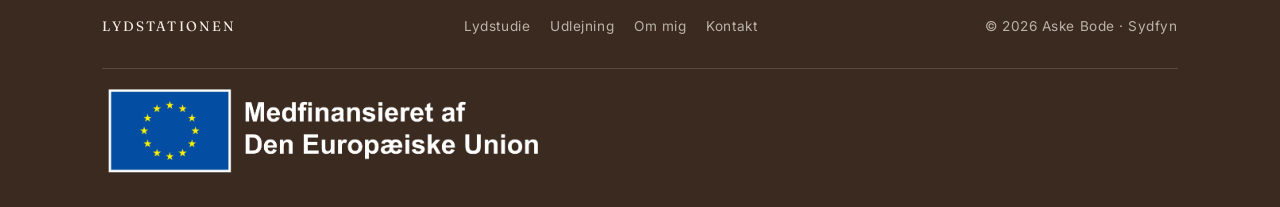
==== commit e3ace047: "Trim bynavne i zonelisten og cache-bust stylesheets To ting bag den sammenklemte visning på mobil:  " ====
--- a/index.html
+++ b/index.html
@@ -12,7 +12,7 @@
     <link
         href="https://fonts.googleapis.com/css2?family=Fraunces:ital,opsz,wght@0,9..144,400;0,9..144,500;0,9..144,600;1,9..144,400&family=Inter:wght@300;400;500;600&display=swap"
         rel="stylesheet">
-    <link rel="stylesheet" type="text/css" href="style.css">
+    <link rel="stylesheet" type="text/css" href="style.css?v=2">
     <link rel="icon" href="favicon.svg" type="image/svg+xml">
     <link rel="canonical" href="https://lydstationen.dk/">
     <meta property="og:type" content="website">
@@ -52,7 +52,31 @@
       "image": "https://lydstationen.dk/images/og-image.jpg"
     }
     </script>
-    <script src="analytics.js"></script>
+    <!-- Google tag (gtag.js) -->
+    <script async src="https://www.googletagmanager.com/gtag/js?id=AW-17942137784"></script>
+    <script>
+        window.dataLayer = window.dataLayer || [];
+        function gtag() { dataLayer.push(arguments); }
+
+        // Consent Mode v2 — skal sendes før 'js'/'config'.
+        gtag('consent', 'default', {
+            ad_storage: 'granted',
+            ad_user_data: 'granted',
+            ad_personalization: 'granted',
+            analytics_storage: 'granted'
+        });
+
+        gtag('js', new Date());
+        gtag('config', 'AW-17942137784'); // Google Ads — AKTIVT
+
+        // Google Analytics 4 (G-LFBWEKEN19) måles GENNEM tagget ovenfor:
+        // GA4-streamen bruger det eksisterende Google-tag fra Ads, og
+        // G-ID'et er tilføjet som destination hos Google. Derfor har
+        // G-ID'et ingen egen tag-container (gtag/js?id=G-… giver 404),
+        // og der skal IKKE tilføjes gtag('config', 'G-LFBWEKEN19') her
+        // — det ville tælle sidevisninger dobbelt.
+    </script>
+    <script src="events.js" defer></script>
 </head>
 
 <body>
--- a/style.css
+++ b/style.css
@@ -6,10 +6,12 @@
     --cream: #f4ece0;
     --cream-2: #efe4d4;
     --paper: #faf5ec;
-    --terracotta: #b85c38;
-    --terracotta-dark: #9c4a2c;
-    --clay: #c8674a;
-    --mustard: #d99a4e;
+    /* Neve-inspireret: blågrå frontplade + den røde gain-knap */
+    --slate: #35566b;
+    --slate-dark: #26414f;
+    --slate-light: #4a7089;
+    --neve-red: #b4382c;
+    --neve-red-dark: #932c22;
     --brown: #3a2a20;
     --brown-soft: #5c473b;
     --ink: #2c1e16;
@@ -52,6 +54,10 @@
 img {
     display: block;
     max-width: 100%;
+    /* height:auto er nødvendig, når <img> har width/height-attributter:
+       ellers vinder attributtens højde over aspect-ratio, og billedet
+       bliver højt og smalt på mobil. */
+    height: auto;
 }
 
 /* ---------------- Navigation ---------------- */
@@ -81,7 +87,7 @@
     font-weight: 600;
     letter-spacing: 0.14em;
     font-size: 0.95rem;
-    color: var(--terracotta-dark);
+    color: var(--slate-dark);
 }
 
 nav ul {
@@ -103,28 +109,28 @@
 
 nav ul a:hover,
 nav ul a.active {
-    color: var(--terracotta);
+    color: var(--slate);
 }
 
 nav ul a.active {
-    border-bottom: 2px solid var(--terracotta);
+    border-bottom: 2px solid var(--slate);
     padding-bottom: 2px;
 }
 
 .nav-cta {
-    border: 1px solid var(--terracotta);
+    border: 1px solid var(--slate);
     border-radius: 999px;
     padding: 7px 16px;
-    color: var(--terracotta) !important;
+    color: var(--slate) !important;
 }
 
 .nav-cta:hover {
-    background: var(--terracotta);
+    background: var(--slate);
     color: var(--paper) !important;
 }
 
 .nav-cta.active {
-    border-bottom: 1px solid var(--terracotta);
+    border-bottom: 1px solid var(--slate);
     padding-bottom: 7px;
 }
 
@@ -162,13 +168,13 @@
 }
 
 .btn-solid {
-    background: var(--terracotta);
-    color: var(--paper);
-    border: 1px solid var(--terracotta);
+    background: var(--slate);
+    color: var(--paper);
+    border: 1px solid var(--slate);
 }
 
 .btn-solid:hover {
-    background: var(--terracotta-dark);
+    background: var(--slate-dark);
 }
 
 .btn-ghost {
@@ -188,7 +194,7 @@
     letter-spacing: 0.22em;
     font-size: 0.78rem;
     font-weight: 500;
-    color: var(--terracotta);
+    color: var(--slate);
     margin: 0 0 18px;
 }
 
@@ -203,8 +209,8 @@
     padding: 130px clamp(24px, 7vw, 110px) 60px;
     position: relative;
     background:
-        radial-gradient(120% 90% at 80% 0%, #e8d2bb 0%, transparent 55%),
-        linear-gradient(160deg, var(--cream) 0%, #ecdcc8 100%);
+        radial-gradient(120% 90% at 80% 0%, #e7dcca 0%, transparent 55%),
+        linear-gradient(160deg, var(--cream) 0%, #e8dfd1 100%);
     overflow: hidden;
 }
 
@@ -212,7 +218,7 @@
     content: "";
     position: absolute;
     inset: 0;
-    background-image: radial-gradient(rgba(184, 92, 56, 0.06) 1px, transparent 1px);
+    background-image: radial-gradient(rgba(53, 86, 107, 0.07) 1px, transparent 1px);
     background-size: 4px 4px;
     pointer-events: none;
 }
@@ -324,8 +330,8 @@
 }
 
 .portal-extra a {
-    color: var(--terracotta-dark);
-    border-bottom: 1px solid var(--terracotta);
+    color: var(--slate-dark);
+    border-bottom: 1px solid var(--slate);
     padding-bottom: 1px;
 }
 
@@ -335,8 +341,8 @@
 .page-hero {
     padding: 150px clamp(24px, 8vw, 120px) 70px;
     background:
-        radial-gradient(120% 120% at 85% 0%, #e8d2bb 0%, transparent 55%),
-        linear-gradient(160deg, var(--cream) 0%, #ecdcc8 100%);
+        radial-gradient(120% 120% at 85% 0%, #e7dcca 0%, transparent 55%),
+        linear-gradient(160deg, var(--cream) 0%, #e8dfd1 100%);
 }
 
 .page-hero-inner {
@@ -389,7 +395,7 @@
     font-family: 'Fraunces', serif;
     font-size: 0.85rem;
     letter-spacing: 0.2em;
-    color: var(--terracotta);
+    color: var(--slate);
     margin-bottom: 12px;
 }
 
@@ -457,7 +463,7 @@
 
 .card h3 {
     font-size: 1.5rem;
-    color: var(--terracotta);
+    color: var(--slate);
     margin-bottom: 12px;
 }
 
@@ -490,7 +496,7 @@
     text-transform: uppercase;
     letter-spacing: 0.1em;
     font-size: 0.78rem;
-    color: var(--terracotta);
+    color: var(--slate);
     margin: 0 0 12px;
 }
 
@@ -538,8 +544,8 @@
 }
 
 input[type="checkbox"]:checked+label {
-    background: var(--terracotta);
-    border-color: var(--terracotta);
+    background: var(--slate);
+    border-color: var(--slate);
     color: var(--paper);
 }
 
@@ -576,19 +582,19 @@
 :root {
     --fc-border-color: var(--line);
     --fc-daygrid-event-dot-width: 6px;
-    --fc-today-bg-color: #f0e0cd;
+    --fc-today-bg-color: #dde5ea;
 }
 
 .fc .fc-button-primary {
-    background-color: var(--terracotta);
-    border-color: var(--terracotta);
+    background-color: var(--slate);
+    border-color: var(--slate);
     text-transform: capitalize;
 }
 
 .fc .fc-button-primary:hover,
 .fc .fc-button-primary:disabled {
-    background-color: var(--terracotta-dark);
-    border-color: var(--terracotta-dark);
+    background-color: var(--slate-dark);
+    border-color: var(--slate-dark);
 }
 
 .fc-toolbar-title {
@@ -624,7 +630,7 @@
 
 .rental-card h3 {
     font-size: 1.6rem;
-    color: var(--terracotta);
+    color: var(--slate);
     margin-bottom: 18px;
 }
 
@@ -670,7 +676,7 @@
 }
 
 .om-text strong {
-    color: var(--terracotta-dark);
+    color: var(--slate-dark);
 }
 
 .om-media {
@@ -695,7 +701,7 @@
    KONTAKT (delt på alle sider)
    ============================================================ */
 .section--kontakt {
-    background: var(--terracotta);
+    background: var(--slate);
     color: var(--paper);
 }
 
@@ -733,6 +739,7 @@
 }
 
 .section--kontakt input,
+.section--kontakt select,
 .section--kontakt textarea {
     background: rgba(250, 245, 236, 0.1);
     border: 1px solid rgba(250, 245, 236, 0.35);
@@ -741,15 +748,54 @@
     color: var(--paper);
     font-family: inherit;
     font-size: 1rem;
+    width: 100%;
 }
 
 .section--kontakt input:focus,
+.section--kontakt select:focus,
 .section--kontakt textarea:focus {
     outline: none;
     border-color: var(--paper);
     background: rgba(250, 245, 236, 0.16);
 }
 
+/* Pakke-dropdown: egen pil, så den ser ud som resten af felterne */
+.section--kontakt select {
+    appearance: none;
+    -webkit-appearance: none;
+    background-image: url("data:image/svg+xml,%3Csvg xmlns='http://www.w3.org/2000/svg' viewBox='0 0 12 8'%3E%3Cpath fill='%23faf5ec' d='M1 1l5 5 5-5'/%3E%3C/svg%3E");
+    background-repeat: no-repeat;
+    background-position: right 14px center;
+    background-size: 12px 8px;
+    padding-right: 38px;
+    cursor: pointer;
+}
+
+/* Selve listen tegnes af styresystemet — mørk tekst, så den er læsbar */
+.section--kontakt select option {
+    color: var(--ink);
+    background: var(--paper);
+}
+
+/* To felter side om side (falder til én kolonne på mobil) */
+.form-row {
+    display: grid;
+    grid-template-columns: 1fr 1fr;
+    gap: 0 18px;
+}
+
+.form-field {
+    display: flex;
+    flex-direction: column;
+    min-width: 0;
+}
+
+@media (max-width: 620px) {
+    .form-row {
+        grid-template-columns: 1fr;
+    }
+}
+
 .section--kontakt textarea {
     min-height: 140px;
     resize: vertical;
@@ -759,7 +805,7 @@
     margin-top: 24px;
     align-self: flex-start;
     background: var(--paper);
-    color: var(--terracotta-dark);
+    color: var(--slate-dark);
     border: 1px solid var(--paper);
 }
 
@@ -856,7 +902,7 @@
 .step-num {
     font-family: 'Fraunces', serif;
     font-size: 2rem;
-    color: var(--terracotta);
+    color: var(--slate);
     line-height: 1;
     flex-shrink: 0;
 }
@@ -897,8 +943,8 @@
 }
 
 .pakke-card--featured {
-    border-color: var(--terracotta);
-    box-shadow: 0 0 0 2px var(--terracotta);
+    border-color: var(--slate);
+    box-shadow: 0 0 0 2px var(--slate);
 }
 
 .pakke-head {
@@ -908,7 +954,7 @@
 }
 
 .pakke-card--featured .pakke-head {
-    background: var(--terracotta);
+    background: var(--slate);
     color: var(--paper);
     border-bottom-color: transparent;
 }
@@ -917,7 +963,7 @@
     text-transform: uppercase;
     letter-spacing: 0.12em;
     font-size: 0.74rem;
-    color: var(--terracotta);
+    color: var(--slate);
     display: block;
     margin-bottom: 8px;
 }
@@ -944,7 +990,7 @@
 .pakke-price {
     font-family: 'Fraunces', serif;
     font-size: 2.2rem;
-    color: var(--terracotta-dark);
+    color: var(--slate-dark);
     line-height: 1.1;
 }
 
@@ -958,6 +1004,11 @@
     font-weight: 400;
     color: var(--brown-soft);
     display: block;
+}
+
+/* Weekend-linjen under prisen — lidt luft, så de to småt-linjer ikke løber sammen */
+.pakke-price span+span {
+    margin-top: 6px;
 }
 
 .pakke-card--featured .pakke-price span {
@@ -974,7 +1025,7 @@
     text-transform: uppercase;
     letter-spacing: 0.1em;
     font-size: 0.74rem;
-    color: var(--terracotta);
+    color: var(--slate);
     margin: 16px 0 10px;
 }
 
@@ -1030,7 +1081,7 @@
 
 .tilvalg-list li::before {
     content: "—";
-    color: var(--terracotta);
+    color: var(--slate);
     flex-shrink: 0;
 }
 
